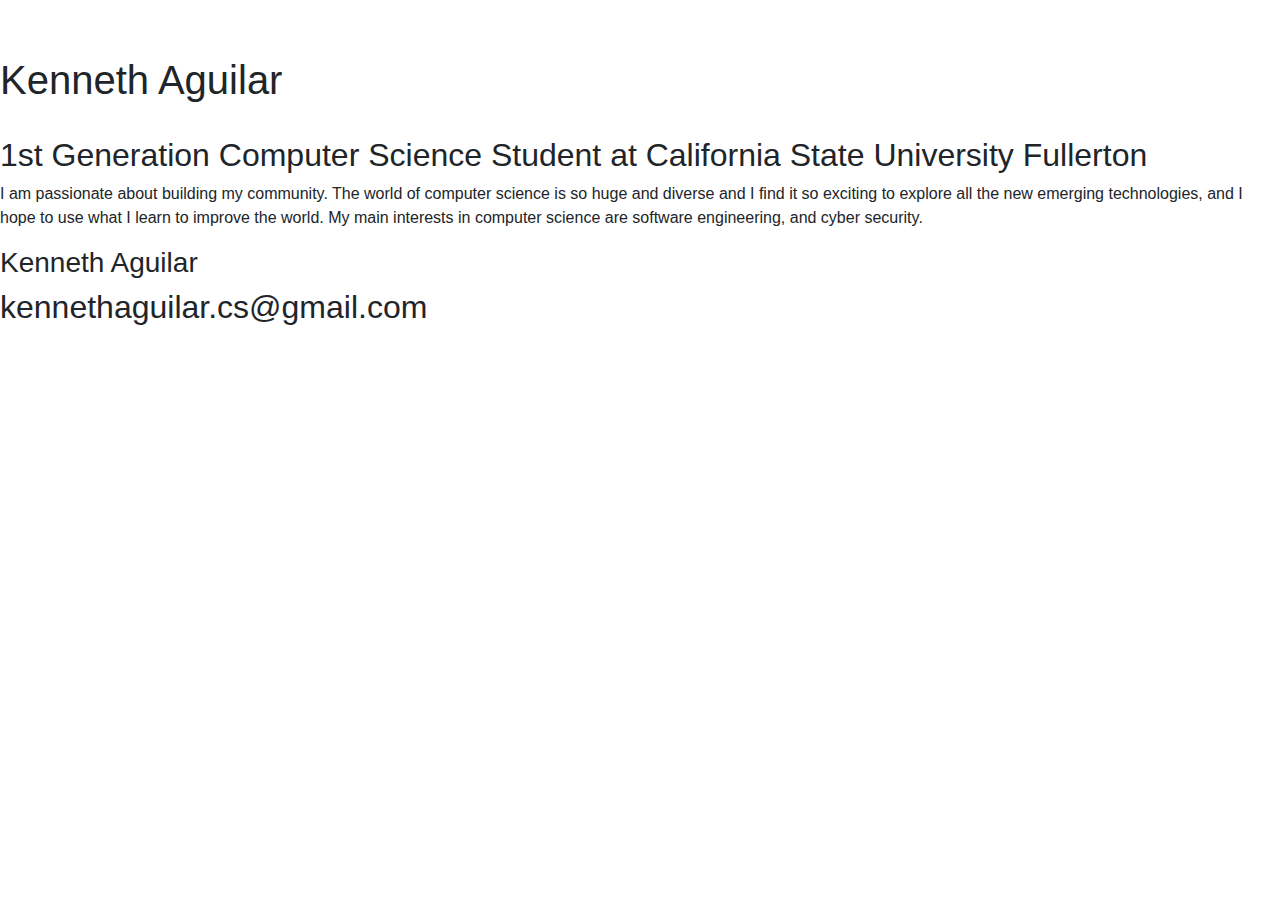
==== index.html @ d5adf1f7 "Add files via upload" ====
<!DOCTYPE html>
<html lang="en" dir="ltr">

<head>
  <meta charset="utf-8">
  <title>Kenneth Aguilar</title>

  <link rel="stylesheet" href="https://maxcdn.bootstrapcdn.com/bootstrap/4.0.0/css/bootstrap.min.css" integrity="sha384-Gn5384xqQ1aoWXA+058RXPxPg6fy4IWvTNh0E263XmFcJlSAwiGgFAW/dAiS6JXm" crossorigin="anonymous">
  <link rel="stylesheet" href="css/styles.css">
  <link rel="stylesheet" href="https://use.fontawesome.com/releases/v5.7.2/css/all.css" integrity="sha384-fnmOCqbTlWIlj8LyTjo7mOUStjsKC4pOpQbqyi7RrhN7udi9RwhKkMHpvLbHG9Sr" crossorigin="anonymous">

  <link href="https://fonts.googleapis.com/css?family=Heebo:900|Mukta:800" rel="stylesheet">


  <script src="https://code.jquery.com/jquery-3.2.1.slim.min.js" integrity="sha384-KJ3o2DKtIkvYIK3UENzmM7KCkRr/rE9/Qpg6aAZGJwFDMVNA/GpGFF93hXpG5KkN" crossorigin="anonymous"></script>
  <script src="https://cdnjs.cloudflare.com/ajax/libs/popper.js/1.12.9/umd/popper.min.js" integrity="sha384-ApNbgh9B+Y1QKtv3Rn7W3mgPxhU9K/ScQsAP7hUibX39j7fakFPskvXusvfa0b4Q" crossorigin="anonymous"></script>
  <script src="https://maxcdn.bootstrapcdn.com/bootstrap/4.0.0/js/bootstrap.min.js" integrity="sha384-JZR6Spejh4U02d8jOt6vLEHfe/JQGiRRSQQxSfFWpi1MquVdAyjUar5+76PVCmYl" crossorigin="anonymous"></script>


</head>

<body>
  <section class="top-container">
    <div class="container-fluid">


      <!-- Nav Bar -->
      <!-- <img src="images/SANFRAN-ken.jpg" class ="profile-img" alt="profile"> -->

      <nav class="navbar navbar-expand-lg navbar-dark">
        <a class="navbar-brand" href="index.html">Kenneth Aguilar</a>
        <button class="navbar-toggler" type="button" data-toggle="collapse" data-target="#navbarTogglerDemo02">
          <span class="navbar-toggler-icon"></span>
        </button>
        <div class="collapse navbar-collapse" id="navbarTogglerDemo02">
          <ul class="navbar-nav ml-auto">
            <li class="nav-item">
              <a class="nav-link" href="index.html">Home</a>
            </li>
            <li class="nav-item">
              <a class="nav-link" href="work.html">Experience</a>
            </li>
            <li class="nav-item">
              <a class="nav-link" href="projects.html">Projects</a>
            </li>
            <li class="nav-item">
              <a class="nav-link" href="clubs.html">Clubs/Organizations</a>
            </li>
            <li class="nav-item">
              <a class="nav-link" href="contact.html">Contact</a>
            </li>
          </ul>
        </div>
      </nav>

    </div>

    <div class="profile-information">
      <h1 class="h1-main">Kenneth Aguilar</h1>
      <div class="row">
        <div class="col-lg-12 links">
          <a class="btn linkedin" href="https://www.linkedin.com/in/kenneth-aguilar/"><i class="fab fa-4x fa-linkedin icon"></i></a>
          <a class="btn github" href="https://github.com/K-ennethA"><i class="fab fa-4x fa-github-square icon"></i></a>


        </div>
      </div>
    </div>
  </section>
  <section class="middle-container">

    <h2 class="middle-h2">1st Generation Computer Science Student at California State University Fullerton</h2>

    <p class="middle-p">I am passionate about building my community. The world of computer science is so huge and diverse and I find it so exciting to explore all the new emerging technologies, and I hope to use
      what I learn to improve the world.

      My main interests in computer science are software engineering, and cyber security.</p>


  </section>



  <section class="bottom-container">
    <h3 class="footer-h3">Kenneth Aguilar</h3>
    <h2 class = "footer-email">kennethaguilar.cs@gmail.com</h2>

    <div class="col-lg-12 links">
      <a class="btn linkedin" href="https://www.linkedin.com/in/kenneth-aguilar/"><i class="fab fa-2x fa-linkedin icon-bot"></i></a>
      <a class="btn github" href="https://github.com/K-ennethA"><i class="fab fa-2x fa-github-square icon-bot"></i></a>


    </div </div> </section>
    </body>
  </html>
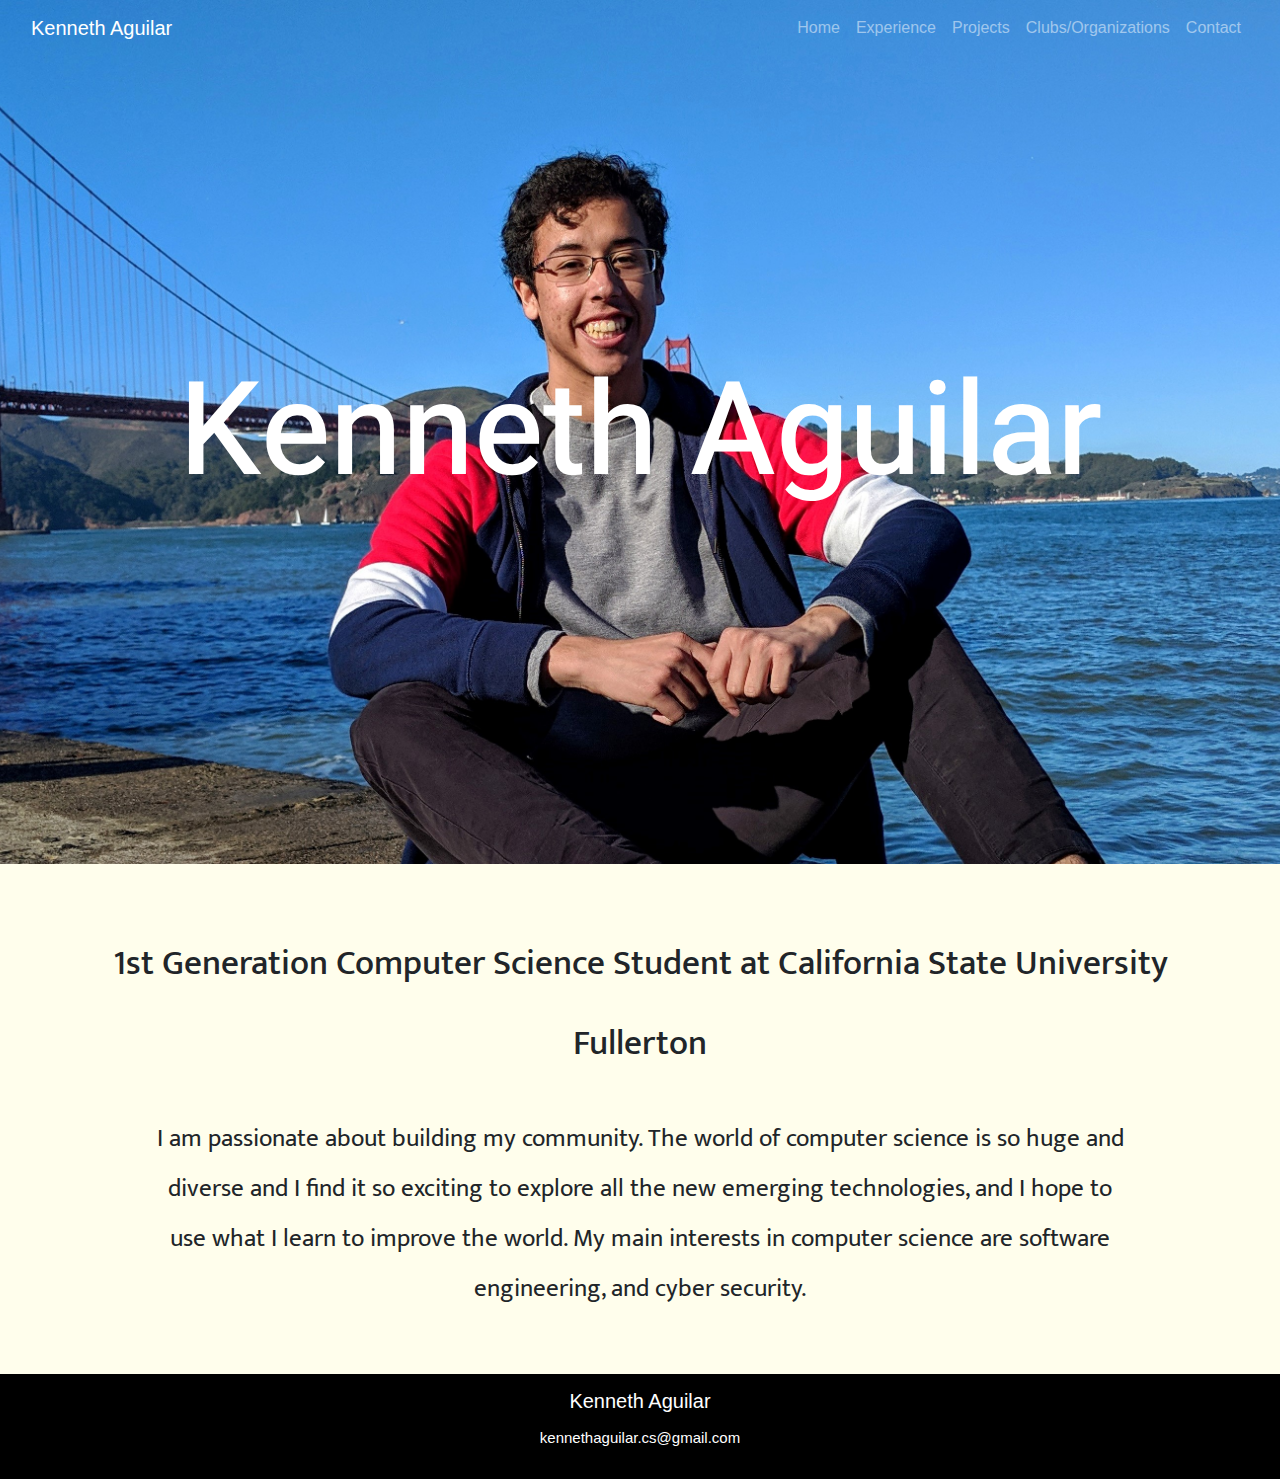
==== commit 8e94c9af: "Add files via upload" ====
--- a/index.html
+++ b/index.html
@@ -47,7 +47,7 @@
               <a class="nav-link" href="clubs.html">Clubs/Organizations</a>
             </li>
             <li class="nav-item">
-              <a class="nav-link" href="contact.html">Contact</a>
+              <a class="nav-link" href="contact-form.html">Contact</a>
             </li>
           </ul>
         </div>
--- a/css/styles.css
+++ b/css/styles.css
@@ -0,0 +1,81 @@
+
+
+.top-container {
+  background-image: url('images/SANFRAN-ken.jpg');
+  height: 100%;
+  max-width: 100%;
+  overflow-x: hidden;
+  background-position: top;
+  background-repeat: no-repeat;
+  background-size: cover;
+}
+
+.profile-information {
+  text-align: center;
+  color: white;
+  padding-top: 300px;
+  padding-bottom: 800px;
+  font-family: 'Heebo', sans-serif;
+
+}
+
+.h1-main {
+  font-size: 130px;
+}
+
+
+.icon {
+  color: white;
+  padding-top: 30px;
+}
+
+.middle-container {
+  position: relative;
+  bottom: 480px;
+  background-color: #fffeec;
+  text-align: center;
+  z-index: 1;
+  margin-bottom: -480px;
+
+
+}
+.middle-h2{
+  padding-top:  60px;
+  padding-bottom: 30px;
+  line-height: 80px;
+  font-size: 35px;
+  margin: auto 100px auto 100px;
+  font-family: 'Mukta', sans-serif;
+
+}
+.middle-p{
+  padding-bottom: 60px;
+  line-height: 50px;
+  font-size: 25px;
+  margin: auto 150px auto 150px;
+  font-family: 'Mukta', sans-serif;
+
+}
+
+.bottom-container{
+
+  background-color: black;
+  text-align: center;
+
+}
+.footer-h3{
+  padding-top: 15px;
+
+  color: white;
+  font-size: 20px;
+}
+
+.footer-email{
+  color: white;
+  font-size: 15px;
+  padding-top: 8px;
+}
+.icon-bot{
+  color: white;
+  padding: 10px 0px 10px;
+}
